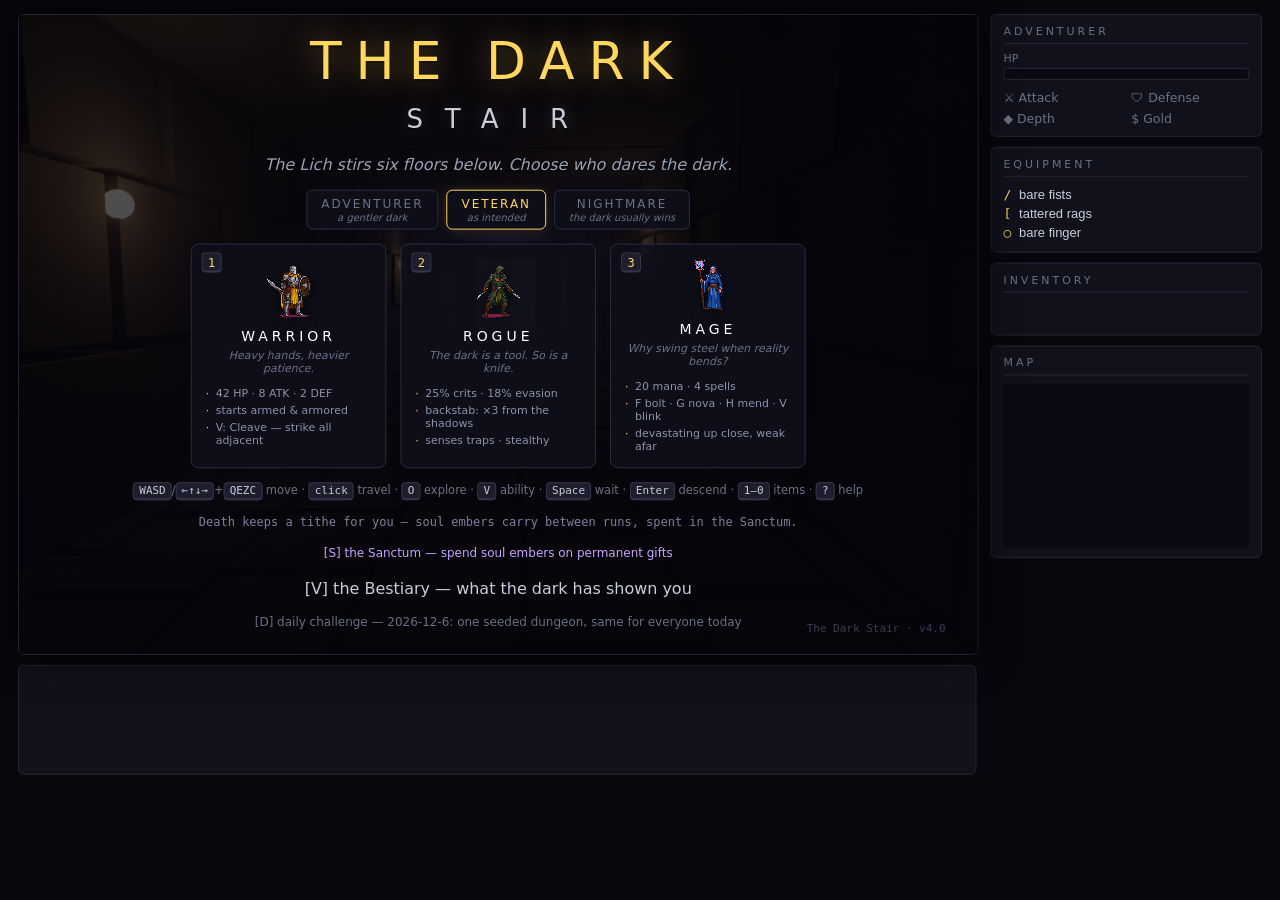
==== web/index.html @ 13f91b27 "THE BESTIARY: lifetime kill ledger, title-screen catalogue with lore, the unmet stay unknown" ====
<!DOCTYPE html>
<html lang="en">
<head>
<meta charset="UTF-8">
<meta name="viewport" content="width=device-width, initial-scale=1.0">
<meta name="robots" content="index, follow">
<title>The Dark Stair — Free Browser Roguelike Dungeon Crawler</title>
<meta name="description" content="The Dark Stair is a free browser roguelike: descend six floors of a procedurally generated dungeon as warrior, rogue, or mage and face the Lich. No download, no signup — play instantly. Daily challenge included.">
<link rel="canonical" href="https://thedarkstair.com/">
<meta property="og:type" content="website">
<meta property="og:site_name" content="GuruCloudAI">
<meta property="og:title" content="The Dark Stair — Free Browser Roguelike">
<meta property="og:description" content="Descend six floors of procedurally generated dungeon and face the Lich. Warrior, rogue, or mage — play free in your browser, no download or signup.">
<meta property="og:url" content="https://thedarkstair.com/">
<meta property="og:image" content="https://thedarkstair.com/title-bg.jpg">
<meta property="og:image:width" content="1280">
<meta property="og:image:height" content="853">
<meta name="twitter:card" content="summary_large_image">
<meta name="twitter:title" content="The Dark Stair — Free Browser Roguelike">
<meta name="twitter:description" content="Descend six floors of procedurally generated dungeon and face the Lich. Play free in your browser — no download, no signup.">
<meta name="twitter:image" content="https://thedarkstair.com/title-bg.jpg">
<script type="application/ld+json">
{
  "@context": "https://schema.org",
  "@type": "VideoGame",
  "name": "The Dark Stair",
  "url": "https://thedarkstair.com/",
  "image": "https://thedarkstair.com/title-bg.jpg",
  "description": "A free browser roguelike dungeon crawler. Descend six procedurally generated floors as warrior, rogue, or mage, collect boons and gear, and face the Lich. Includes three difficulties and a seeded daily challenge.",
  "genre": ["Roguelike", "Dungeon crawler"],
  "playMode": "SinglePlayer",
  "applicationCategory": "Game",
  "gamePlatform": "Web Browser",
  "operatingSystem": "Any",
  "offers": {"@type": "Offer", "price": "0", "priceCurrency": "USD"},
  "publisher": {"@type": "Organization", "name": "GuruCloudAI", "url": "https://www.gurucloudai.com"}
}
</script>
<link rel="icon" href="data:image/svg+xml,%3Csvg xmlns='http://www.w3.org/2000/svg' viewBox='0 0 16 16'%3E%3Crect width='16' height='16' fill='%2307070d'/%3E%3Ctext x='8' y='12' font-size='12' text-anchor='middle' fill='%23ffd75e' font-family='monospace'%3E@%3C/text%3E%3C/svg%3E">
<link rel="stylesheet" href="style.css">
</head>
<body>
<div id="wrap">
  <div id="main">
    <div id="canvas-holder">
      <canvas id="canvas"></canvas>
      <div id="vignette"></div>
      <div id="hurt-flash"></div>
      <!-- dynamic virtual joystick: appears under the left thumb (touch only) -->
      <div id="joy-base" class="hidden"><div id="joy-knob"></div></div>

      <div id="title-screen" class="overlay">
        <canvas id="title-fx"></canvas>
        <div class="title-inner">
          <h1>THE DARK<span>STAIR</span></h1>
          <p class="tagline">The Lich stirs six floors below. Choose who dares the dark.</p>
          <div id="diff-row">
            <button class="diff-chip" data-diff="story">ADVENTURER<span>a gentler dark</span></button>
            <button class="diff-chip selected" data-diff="standard">VETERAN<span>as intended</span></button>
            <button class="diff-chip" data-diff="nightmare">NIGHTMARE<span>the dark usually wins</span></button>
          </div>
          <div id="class-row">
            <button class="class-card" data-class="warrior">
              <div class="cc-key">1</div>
              <div class="cc-glyph"><img src="sprites/player_warrior.png" alt="" class="cc-sprite"></div>
              <div class="cc-name">WARRIOR</div>
              <div class="cc-blurb">Heavy hands, heavier patience.</div>
              <ul><li>42 HP · 8 ATK · 2 DEF</li><li>starts armed &amp; armored</li><li>V: Cleave — strike all adjacent</li></ul>
            </button>
            <button class="class-card" data-class="rogue">
              <div class="cc-key">2</div>
              <div class="cc-glyph"><img src="sprites/player_rogue.png" alt="" class="cc-sprite"></div>
              <div class="cc-name">ROGUE</div>
              <div class="cc-blurb">The dark is a tool. So is a knife.</div>
              <ul><li>25% crits · 18% evasion</li><li>backstab: ×3 from the shadows</li><li>senses traps · stealthy</li></ul>
            </button>
            <button class="class-card" data-class="mage">
              <div class="cc-key">3</div>
              <div class="cc-glyph"><img src="sprites/player_mage.png" alt="" class="cc-sprite"></div>
              <div class="cc-name">MAGE</div>
              <div class="cc-blurb">Why swing steel when reality bends?</div>
              <ul><li>20 mana · 4 spells</li><li>F bolt · G nova · H mend · V blink</li><li>devastating up close, weak afar</li></ul>
            </button>
          </div>
          <div class="controls-line">
            <kbd>WASD</kbd>/<kbd>←↑↓→</kbd>+<kbd>QEZC</kbd> move · <kbd>click</kbd> travel · <kbd>O</kbd> explore · <kbd>V</kbd> ability · <kbd>Space</kbd> wait · <kbd>Enter</kbd> descend · <kbd>1–0</kbd> items · <kbd>?</kbd> help
          </div>
          <p id="continue-line" class="hidden">[C] continue your run</p>
          <p class="ember-hint">Death keeps a tithe for you — soul embers carry between runs, spent in the Sanctum.</p>
          <p id="sanctum-line">[S] the Sanctum — spend soul embers on permanent gifts</p>
          <p id="bestiary-line">[V] the Bestiary — what the dark has shown you</p>
          <p id="daily-line">[D] daily challenge — one seeded dungeon, same for everyone today</p>
          <p id="best-line"></p>
          <div id="version-tag">The Dark Stair · v4.0</div>
        </div>
      </div>

      <div id="death-screen" class="overlay hidden">
        <h1 class="red">YOU HAVE FALLEN</h1>
        <p id="death-cause"></p>
        <div id="death-stats" class="end-stats"></div>
        <p id="death-tip" style="max-width:420px;margin:10px auto 0;color:#9aa0b8;font-style:italic;font-size:13px;line-height:1.5;"></p>
        <button class="pause-btn" id="btn-share-death" style="margin-top:10px">Copy your epitaph</button>
        <button class="pause-btn" id="btn-rise" style="margin-top:4px">Rise again</button>
        <p class="press">— press R to rise again —</p>
      </div>

      <div id="cutscene" class="overlay hidden">
        <div id="cut-image"></div>
        <div id="cut-text"></div>
        <p class="press" id="cut-hint">— press any key —</p>
      </div>

      <div id="boon-screen" class="overlay hidden">
        <h1 class="gold" style="font-size:24px;letter-spacing:6px">THE DARK OFFERS GIFTS</h1>
        <p class="tagline">Choose one. It will not offer twice.</p>
        <div id="boon-row"></div>
      </div>

      <div id="sanctum-screen" class="overlay hidden">
        <button class="pause-btn small" style="position:absolute;top:10px;right:12px;z-index:11" onclick="toggleSanctum(false)">✕ close</button>
        <h1 class="gold" style="font-size:26px;letter-spacing:6px">THE SANCTUM</h1>
        <p class="tagline">Soul embers survive your deaths. Spend them: <b id="ember-count" style="color:var(--gold)"></b> ◈</p>
        <div id="sanctum-list"></div>
        <p class="press">— press S or Esc to return —</p>
      </div>

      <div id="bestiary-screen" class="overlay hidden">
        <button class="pause-btn small" style="position:absolute;top:10px;right:12px;z-index:11" onclick="toggleBestiary(false)">✕ close</button>
        <h1 class="gold" style="font-size:26px;letter-spacing:6px">THE BESTIARY</h1>
        <p class="tagline">Every horror the dark has shown you — <b id="bestiary-count" style="color:var(--gold)"></b> catalogued</p>
        <div id="bestiary-list"></div>
        <p class="press">— press V or Esc to return —</p>
      </div>

      <div id="help-screen" class="overlay hidden">
        <h1 class="gold" style="font-size:26px;letter-spacing:6px">HOW THE DARK WORKS</h1>
        <div id="help-body" style="max-width:640px;text-align:left;font-size:13px;line-height:1.65;color:var(--text);max-height:62vh;overflow-y:auto;padding:0 18px;">
          <p><b style="color:var(--gold)">Fighting.</b> Walk into a foe to strike it. WASD/arrows move, QEZC step diagonally — but you can never squeeze through a sealed corner. The faint ring marks the 8 tiles you can reach; a <span style="color:#ff7e7e">red-outlined tile</span> holds a foe in arm's reach.</p>
          <p><b style="color:var(--gold)">The floor never lies.</b> Every big hit is painted a turn early: <span style="color:#ff8c1e">orange plus-marks</span> — a shell lands there; <span style="color:#ff9a82">a hot lane</span> — a charger gallops down it (sidestep and it lies dazed); <span style="color:#c77dff">violet line</span> — the Lich's beam; <span style="color:#ff5252">red square</span> — a crushing blow. Stand anywhere else.</p>
          <p><b style="color:var(--gold)">Eyes and shots.</b> What watches you blocks auto-travel — the message names the direction, and pressing O again advances on it. Bolts need a clear line; 'no clear shot' means move first. Sleeping foes show a <b>z</b>; one that just spotted you shows <b style="color:var(--gold)">?</b> and loses that turn.</p>
          <p id="help-class-block"></p>
          <p><b style="color:var(--gold)">Keys & vaults.</b> The floor's elite carries a key; the golden chest is its lock. Keys crumble when you descend — spend them where you find them. The <span style="color:var(--red)">red stair</span> plunges PAST the next floor: richer spoils, but the dark rules where you land.</p>
          <p><b style="color:var(--gold)">The clock.</b> Linger too long and the dark stirs, then hunts — something is sent for you. Gold, gear (press an item's number to use or wear it; mid-fight it asks twice), boons each floor, and soul embers on death for permanent Sanctum gifts.</p>
        </div>
        <button class="pause-btn small" id="btn-help-close" style="margin-top:6px">✕ close</button>
        <p class="press">— press ? or Esc to return —</p>
      </div>

      <div id="pause-screen" class="overlay hidden">
        <h1 class="gold" style="font-size:30px;letter-spacing:8px">PAUSED</h1>
        <div id="pause-options">
          <div class="opt-row"><span>Music</span><input type="range" id="opt-music" min="0" max="100" step="5"></div>
          <div class="opt-row"><span>Sound effects</span><input type="range" id="opt-sfx" min="0" max="100" step="5"></div>
          <div class="opt-row"><span>Screen shake</span><label class="opt-check"><input type="checkbox" id="opt-shake"> on</label></div>
          <div class="opt-row"><span>Fullscreen</span><button class="pause-btn small" id="btn-fullscreen">toggle (F11)</button></div>
        </div>
        <div id="pause-actions">
          <button class="pause-btn" id="btn-resume">Resume (Esc)</button>
          <button class="pause-btn warn" id="btn-abandon">Abandon run</button>
          <button class="pause-btn warn hidden" id="btn-quit">Quit to desktop</button>
        </div>
      </div>

      <div id="win-screen" class="overlay hidden">
        <h1 class="gold">THE LICH IS DESTROYED</h1>
        <p>Light returns to the depths. Your legend is written in fire.</p>
        <div id="win-stats" class="end-stats"></div>
        <button class="pause-btn" id="btn-share-win" style="margin-top:10px">Copy your legend</button>
        <button class="pause-btn" id="btn-again" style="margin-top:4px">Descend again</button>
        <p class="press">— press R to play again —</p>
      </div>
    </div>
    <div id="touch-bar" class="hidden">
      <button id="tb-explore">explore</button>
      <button id="tb-wait">wait</button>
      <button id="tb-descend">descend</button>
      <button id="tb-ability">ability</button>
      <button id="tb-ability2">charge</button>
      <button id="tb-ability3" style="display:none">bulwark</button>
      <button id="tb-potion">potion</button>
      <button id="tb-help">?</button>
    </div>
    <div id="log"></div>
  </div>

  <div id="sidebar">
    <div class="panel" id="hero-panel">
      <div class="panel-title"><span id="hero-name">ADVENTURER</span></div>
      <div class="bar-label"><span>HP</span><span id="hp-text"></span></div>
      <div class="bar"><div id="hp-fill" class="bar-fill hp"></div></div>
      <div id="mana-row">
        <div class="bar-label"><span>MANA</span><span id="mana-text"></span></div>
        <div class="bar"><div id="mana-fill" class="bar-fill mana"></div></div>
      </div>
      <div class="stat-grid">
        <div><span>⚔ Attack</span><b id="atk-text"></b></div>
        <div><span>🛡 Defense</span><b id="def-text"></b></div>
        <div><span>◆ Depth</span><b id="depth-text"></b></div>
        <div><span>$ Gold</span><b id="gold-text"></b></div>
      </div>
      <div id="status-line"></div>
    </div>
    <div class="panel" id="spell-panel">
      <div class="panel-title" id="spell-title">ABILITIES</div>
      <div id="spell-list"></div>
      <div id="owned-boons"></div>
    </div>
    <div class="panel">
      <div class="panel-title">EQUIPMENT</div>
      <div class="equip-line">/ <span id="weapon-text">bare fists</span></div>
      <div class="equip-line">[ <span id="armor-text">tattered rags</span></div>
      <div class="equip-line">○ <span id="ring-text">bare finger</span></div>
    </div>
    <div class="panel" id="inv-panel">
      <div class="panel-title">INVENTORY <span id="inv-count"></span></div>
      <div id="inv-list"></div>
    </div>
    <div class="panel" id="map-panel">
      <div class="panel-title">MAP</div>
      <canvas id="minimap" width="240" height="160"></canvas>
    </div>
  </div>
</div>
<script src="js/core.js"></script>
<script src="js/data.js"></script>
<script src="js/dungeon.js"></script>
<script src="js/render.js"></script>
<script src="js/game.js"></script>
</body>
</html>
---- web/style.css ----
* { margin: 0; padding: 0; box-sizing: border-box; }

:root {
  --bg: #07070d;
  --panel: #11111c;
  --panel-border: #262638;
  --text: #c8cdda;
  --dim: #6a7188;
  --gold: #ffd75e;
  --red: #e35d6a;
  --green: #7ee0a3;
  --blue: #9ecbff;
  --purple: #c7a4ff;
}

html, body {
  height: 100%;
  background: var(--bg);
  color: var(--text);
  font-family: "Segoe UI", system-ui, sans-serif;
  overflow: hidden;
}

#wrap {
  display: flex;
  gap: 12px;
  justify-content: center;
  align-items: flex-start;
  padding: 14px;
  height: 100%;
  transform-origin: top center;
}

#main { display: flex; flex-direction: column; gap: 10px; }

#canvas-holder {
  position: relative;
  border: 1px solid var(--panel-border);
  border-radius: 6px;
  overflow: hidden;
  box-shadow: 0 0 40px rgba(0,0,0,.8), inset 0 0 80px rgba(0,0,0,.5);
  background: #0a0a12;
  line-height: 0;
}

#canvas { display: block; cursor: crosshair; }

#vignette {
  position: absolute; inset: 0; pointer-events: none;
  background: radial-gradient(ellipse at center, transparent 55%, rgba(0,0,0,.55) 100%);
}

#hurt-flash {
  position: absolute; inset: 0; pointer-events: none;
  background: radial-gradient(ellipse at center, transparent 40%, rgba(200,30,30,.45) 100%);
  opacity: 0;
  transition: opacity .08s;
}

/* ---------- overlays ---------- */
.overlay {
  position: absolute; inset: 0;
  display: flex; flex-direction: column;
  align-items: center; justify-content: center;
  gap: 18px;
  background: rgba(5,5,10,.88);
  text-align: center;
  z-index: 10;
  padding: 20px;
  line-height: 1.45;
}
.overlay.hidden { display: none; }

#title-screen { background: #07070d; }
#title-fx { position: absolute; inset: 0; width: 100%; height: 100%; }
#title-screen.has-art {
  background-size: cover;
  background-position: center;
}
.title-inner {
  position: relative; z-index: 2;
  display: flex; flex-direction: column; align-items: center; gap: 14px;
  width: 100%;
}

.overlay h1 {
  font-size: 52px;
  letter-spacing: 14px;
  font-weight: 300;
  color: var(--gold);
  text-shadow: 0 0 30px rgba(255,215,94,.45), 0 2px 0 #000;
}
.overlay h1 span { display: block; font-size: 26px; letter-spacing: 22px; color: var(--text); margin-top: 2px; text-shadow: 0 0 20px rgba(200,205,218,.3), 0 2px 0 #000; }
.overlay h1.red { color: var(--red); text-shadow: 0 0 30px rgba(227,93,106,.4); }
.overlay h1.gold { font-size: 38px; letter-spacing: 6px; }

.tagline { color: #9aa2b8; font-style: italic; text-shadow: 0 1px 2px #000; }

/* ---------- difficulty chips ---------- */
#diff-row { display: flex; gap: 8px; }
.diff-chip {
  background: rgba(15,15,26,.92);
  border: 1px solid #2c2c44;
  border-radius: 6px;
  padding: 6px 14px;
  color: var(--dim);
  cursor: pointer;
  font-family: inherit;
  font-size: 12px;
  letter-spacing: 2px;
  transition: border-color .12s, color .12s;
}
.diff-chip span { display: block; font-size: 10px; letter-spacing: 0; color: var(--dim); font-style: italic; margin-top: 1px; }
.diff-chip:hover { border-color: #4a4a6a; color: var(--text); }
.diff-chip.selected { border-color: var(--gold); color: var(--gold); box-shadow: 0 0 12px rgba(255,215,94,.15); }
.diff-chip.selected[data-diff="story"] { border-color: var(--green); color: var(--green); box-shadow: 0 0 12px rgba(126,224,163,.15); }
.diff-chip.selected[data-diff="nightmare"] { border-color: var(--red); color: var(--red); box-shadow: 0 0 12px rgba(227,93,106,.18); }

/* ---------- class cards ---------- */
#class-row { display: flex; gap: 14px; }
.class-card {
  width: 196px;
  background: rgba(15,15,26,.92);
  border: 1px solid #2c2c44;
  border-radius: 8px;
  padding: 14px 12px 12px;
  color: var(--text);
  cursor: pointer;
  text-align: center;
  position: relative;
  transition: transform .12s, border-color .12s, box-shadow .12s;
  font-family: inherit;
}
.class-card:hover {
  transform: translateY(-4px);
  border-color: var(--gold);
  box-shadow: 0 6px 24px rgba(0,0,0,.6), 0 0 18px rgba(255,215,94,.12);
}
.cc-key {
  position: absolute; top: 8px; left: 10px;
  background: #1d1d2c; border: 1px solid #34344a; border-bottom-width: 2px;
  border-radius: 4px; width: 20px; height: 20px; line-height: 18px;
  font-family: Consolas, monospace; font-size: 12px; color: var(--gold);
}
.cc-glyph { font-family: Consolas, monospace; font-size: 30px; font-weight: bold; text-shadow: 0 0 14px currentColor; }
.cc-name { letter-spacing: 4px; font-size: 14px; margin-top: 4px; color: #fff; }
.cc-blurb { font-size: 11px; color: var(--dim); font-style: italic; margin: 5px 0 8px; min-height: 28px; }
.class-card ul { list-style: none; font-size: 11px; color: #8b93ab; text-align: left; }
.class-card li { padding: 2px 0 2px 12px; position: relative; }
.class-card li::before { content: '·'; position: absolute; left: 2px; color: var(--gold); }

.controls-line { font-size: 11.5px; color: var(--dim); }
kbd {
  background: #1d1d2c; border: 1px solid #34344a; border-bottom-width: 2px;
  border-radius: 4px; padding: 1px 5px;
  font-family: Consolas, monospace; font-size: 11px; color: var(--text);
}

.press { color: var(--gold); font-size: 14px; animation: pulse 1.6s ease-in-out infinite; }
@keyframes pulse { 50% { opacity: .35; } }

#best-line { color: var(--dim); font-size: 12px; text-shadow: 0 1px 2px #000; }
#daily-line {
  color: var(--dim); font-size: 12px; text-shadow: 0 1px 2px #000;
  cursor: default;
}
#daily-line.armed { color: var(--gold); animation: pulse 1.6s ease-in-out infinite; }
#continue-line { color: var(--green); font-size: 13px; animation: pulse 1.6s ease-in-out infinite; }
#continue-line.hidden { display: none; }
#version-tag { position: absolute; right: 12px; bottom: 8px; color: #3c3c52; font-size: 11px; font-family: Consolas, monospace; }

/* ---------- cutscenes ---------- */
#cutscene { background: #000; z-index: 20; justify-content: flex-end; padding-bottom: 48px; gap: 14px; }
#cut-image {
  position: absolute; inset: 0;
  background-size: cover; background-position: center;
  opacity: 0;
  transition: opacity 1.4s ease;
  /* letterbox bars */
  border-top: 64px solid #000; border-bottom: 64px solid #000;
  box-sizing: border-box;
  filter: saturate(0.9) brightness(0.92);
}
#cutscene.lit #cut-image { opacity: 1; }
#cut-text {
  position: relative; z-index: 2;
  max-width: 700px; min-height: 54px;
  font-family: Georgia, serif; font-size: 19px; font-style: italic;
  color: #cdd2e0; text-shadow: 0 2px 8px #000, 0 0 24px rgba(0,0,0,.9);
  line-height: 1.6;
}
#cut-text .lich-line { color: #c7a4ff; }
#cut-hint { position: relative; z-index: 2; font-size: 12px; }

#log .m-lich { color: #c7a4ff; font-style: italic; }

/* ---------- boons & sanctum ---------- */
#boon-row { display: flex; gap: 14px; }
.boon-card {
  width: 200px; min-height: 150px;
  background: rgba(15,15,26,.95);
  border: 1px solid #2c2c44; border-radius: 8px;
  padding: 14px 12px; color: var(--text); cursor: pointer;
  text-align: center; font-family: inherit;
  transition: transform .12s, border-color .12s, box-shadow .12s;
  position: relative;
}
.boon-card:hover { transform: translateY(-4px); border-color: var(--gold); box-shadow: 0 6px 24px rgba(0,0,0,.6); }
.boon-card .b-key { position: absolute; top: 8px; left: 10px; font-family: Consolas, monospace; font-size: 11px; color: var(--dim); }
.boon-card .b-rarity { font-size: 10px; letter-spacing: 3px; margin-bottom: 6px; }
.boon-card .b-rarity.common { color: var(--dim); }
.boon-card .b-rarity.rare { color: var(--blue); }
.boon-card .b-rarity.legendary { color: var(--gold); }
.boon-card .b-name { font-size: 15px; color: #fff; letter-spacing: 1px; margin-bottom: 8px; }
.boon-card .b-desc { font-size: 12px; color: #9aa2b8; line-height: 1.5; }

#sanctum-list { display: flex; flex-direction: column; gap: 8px; min-width: 460px; }
.sanctum-item {
  display: flex; align-items: center; gap: 14px;
  background: rgba(15,15,26,.95); border: 1px solid #2c2c44; border-radius: 6px;
  padding: 10px 14px; color: var(--text); cursor: pointer; font-family: inherit;
  text-align: left; transition: border-color .12s;
}
.sanctum-item:hover { border-color: var(--gold); }
.sanctum-item.owned { opacity: .55; cursor: default; border-color: #2c4434; }
.sanctum-item.locked { opacity: .35; cursor: default; }
.sanctum-item.locked:hover { border-color: var(--panel-border); }
.sanctum-item .s-name { font-size: 14px; color: #fff; }
.sanctum-item .s-desc { font-size: 12px; color: var(--dim); }
.sanctum-item .s-cost { margin-left: auto; color: var(--gold); font-family: Consolas, monospace; white-space: nowrap; }
#sanctum-line { color: var(--purple); font-size: 12px; }

/* ---------- pause menu ---------- */
#pause-options { display: flex; flex-direction: column; gap: 10px; min-width: 320px; }
.opt-row {
  display: flex; justify-content: space-between; align-items: center; gap: 18px;
  font-size: 13px; color: var(--text);
}
.opt-row input[type=range] { width: 160px; accent-color: #ffd75e; }
.opt-check { color: var(--dim); font-size: 12px; }
.opt-check input { accent-color: #ffd75e; margin-right: 4px; }
#pause-actions { display: flex; flex-direction: column; gap: 8px; min-width: 320px; margin-top: 6px; }
.pause-btn {
  background: #181826; border: 1px solid #34344e; border-radius: 6px;
  color: var(--text); padding: 9px 16px; font-family: inherit; font-size: 13px;
  letter-spacing: 1px; cursor: pointer; transition: border-color .12s, background .12s;
}
.pause-btn:hover { border-color: var(--gold); background: #20202f; }
.pause-btn.warn:hover { border-color: var(--red); }
.pause-btn.small { padding: 3px 12px; font-size: 12px; min-width: 0; }
.pause-btn.hidden { display: none; }

.end-stats {
  display: grid; grid-template-columns: auto auto;
  gap: 6px 24px; font-size: 15px; text-align: left;
}
.end-stats b { color: var(--gold); }
#death-cause { color: var(--dim); font-style: italic; }

/* ---------- log ---------- */
#log {
  width: 960px;
  height: 110px;
  overflow-y: auto;
  background: var(--panel);
  border: 1px solid var(--panel-border);
  border-radius: 6px;
  padding: 8px 12px;
  font-family: Consolas, "Cascadia Mono", monospace;
  font-size: 12.5px;
  line-height: 1.55;
}
#log .m-dim { color: var(--dim); }
#log .m-combat { color: #e8b4ba; }
#log .m-good { color: var(--green); }
#log .m-gold { color: var(--gold); }
#log .m-bad { color: var(--red); }
#log .m-magic { color: var(--blue); }
#log::-webkit-scrollbar { width: 8px; }
#log::-webkit-scrollbar-thumb { background: #2c2c40; border-radius: 4px; }

/* ---------- sidebar ---------- */
#sidebar {
  width: 272px;
  display: flex; flex-direction: column; gap: 10px;
}

.panel {
  background: var(--panel);
  border: 1px solid var(--panel-border);
  border-radius: 6px;
  padding: 10px 12px;
}
.panel-title {
  font-size: 11px; letter-spacing: 3px; color: var(--dim);
  margin-bottom: 8px;
  border-bottom: 1px solid var(--panel-border);
  padding-bottom: 5px;
}

.bar-label {
  display: flex; justify-content: space-between;
  font-size: 11px; color: var(--dim); margin: 6px 0 3px;
}
.bar-label b { color: var(--text); }
.bar {
  height: 12px; background: #0a0a12;
  border: 1px solid var(--panel-border); border-radius: 3px;
  overflow: hidden;
}
.bar-fill { height: 100%; width: 0; transition: width .25s ease; }
.bar-fill.hp { background: linear-gradient(180deg, #e35d6a, #a33240); }
.bar-fill.xp { background: linear-gradient(180deg, #9ecbff, #4a7ab8); }
.bar-fill.mana { background: linear-gradient(180deg, #c7a4ff, #7a55c4); }
#mana-row { display: none; }

.stat-grid {
  display: grid; grid-template-columns: 1fr 1fr;
  gap: 6px 10px; margin-top: 10px;
  font-size: 12.5px; color: var(--dim);
}
.stat-grid > div { display: flex; justify-content: space-between; gap: 6px; white-space: nowrap; }
.stat-grid b { color: var(--text); }

#status-line { margin-top: 8px; font-size: 12px; min-height: 0; }
#status-line .st-poison { color: var(--green); }
#status-line:empty { display: none; }

/* ---------- spellbook ---------- */
#spell-panel { display: none; }
.spell-row {
  display: flex; align-items: center; gap: 8px;
  background: #181826; border: 1px solid #262638; border-radius: 4px;
  padding: 4px 8px; font-size: 12.5px; margin-bottom: 3px;
  cursor: pointer; color: var(--text); width: 100%; text-align: left;
  transition: background .1s, border-color .1s;
  font-family: inherit;
}
.spell-row:hover { background: #222236; border-color: #3c3c58; }
.spell-row.cant { opacity: .45; }
.spell-row .hotkey { color: var(--purple); font-family: Consolas, monospace; font-size: 11px; }
.spell-row .cost { margin-left: auto; color: var(--purple); font-size: 11px; }

.equip-line {
  font-family: Consolas, monospace; font-size: 13px;
  color: var(--gold); padding: 2px 0;
}
.equip-line span { color: var(--text); font-family: "Segoe UI", sans-serif; }

#inv-list { display: flex; flex-direction: column; gap: 3px; min-height: 24px; max-height: 168px; overflow-y: auto; padding-right: 2px; }
#inv-list::-webkit-scrollbar { width: 6px; }
#inv-list::-webkit-scrollbar-thumb { background: #2c2c40; border-radius: 3px; }
.inv-item {
  display: flex; align-items: center; gap: 8px;
  background: #181826; border: 1px solid #262638; border-radius: 4px;
  padding: 3px 8px; font-size: 12.5px;
  cursor: pointer; color: var(--text);
  width: 100%; text-align: left;
  transition: background .1s, border-color .1s;
  font-family: inherit;
}
.inv-item:hover { background: #222236; border-color: #3c3c58; }
.inv-item .hotkey { color: var(--dim); font-family: Consolas, monospace; font-size: 11px; }
.inv-item .glyph { font-family: Consolas, monospace; font-weight: bold; width: 12px; }
.inv-item .count { margin-left: auto; color: var(--dim); font-size: 11px; }
.inv-empty { color: var(--dim); font-size: 12px; font-style: italic; padding: 2px; }
#inv-count { float: right; letter-spacing: 0; }

#minimap { display: block; width: 100%; image-rendering: pixelated; background: #0a0a12; border-radius: 3px; }

#owned-boons { display: flex; flex-wrap: wrap; gap: 4px; margin-top: 6px; }
#owned-boons:empty { display: none; }
.boon-chip {
  font-size: 10px; letter-spacing: 1px; color: var(--gold);
  background: #1d1828; border: 1px solid #3a2f4a; border-radius: 3px;
  padding: 2px 6px; cursor: default;
}
.cc-sprite {
  height: 52px; width: auto; max-width: 64px;
  image-rendering: pixelated;
  filter: drop-shadow(0 2px 6px rgba(0,0,0,.6));
}


/* ---------- touch bar (coarse pointers only; JS unhides) ---------- */
#touch-bar {
  display: flex; gap: 8px; justify-content: center; flex-wrap: wrap;
  padding: 6px 4px;
}
#touch-bar.hidden { display: none; }
#touch-bar button {
  background: #16162a; color: var(--text); border: 1px solid var(--panel-border);
  border-radius: 10px; padding: 14px 16px; font: bold 14px Consolas, monospace;
  min-width: 72px; min-height: 48px; touch-action: manipulation;
}
#touch-bar button:active { background: #262648; }

/* ---------- virtual joystick (dynamic: spawns under the left thumb) ---------- */
#joy-base {
  position: absolute; width: 104px; height: 104px; border-radius: 50%;
  background: rgba(110, 116, 150, 0.14);
  border: 1px solid rgba(174, 245, 200, 0.28);
  z-index: 30; pointer-events: none;
  transform: translate(-50%, -50%);
}
#joy-base.hidden { display: none; }
#joy-knob {
  position: absolute; left: 50%; top: 50%; width: 46px; height: 46px;
  border-radius: 50%;
  background: rgba(174, 245, 200, 0.30);
  border: 1px solid rgba(174, 245, 200, 0.55);
  transform: translate(-50%, -50%);
}

/* ---------- small screens: stack, scale, breathe ---------- */
@media (max-width: 760px) {
  #wrap { flex-direction: column; align-items: center; padding: 6px; gap: 8px; height: auto; }
  #main { width: 100%; }
  #canvas-holder { width: 100%; }
  /* !important: render.js pins style.width for DPR crispness on desktop */
  #canvas { width: 100% !important; height: auto !important; image-rendering: pixelated; }
  #sidebar { width: 100%; max-width: none; display: grid; grid-template-columns: 1fr 1fr; gap: 8px; }
  #sidebar > * { min-width: 0; }
  #class-row, #diff-row, #boon-row { flex-wrap: wrap; justify-content: center; }
  #log { max-height: 100px; }
  #sanctum-list { min-width: 0; width: 92vw; }
}


/* ---------- phone overlays: full-viewport, scrollable, top-aligned ---------- */
@media (max-width: 760px) {
  .overlay {
    position: fixed !important; inset: 0 !important;
    height: 100dvh; overflow-y: auto;
    justify-content: flex-start;
    padding: 18px 10px 40px;
    gap: 12px;
  }
  #log { width: 100% !important; max-width: 100vw; box-sizing: border-box; }
  .end-stats { max-width: 96vw; }
}

/* ---------- mobile-ui: the game IS the screen (user feedback 2026-06-11) ----------
   body.mobile-ui is set by game.js on coarse-pointer/narrow devices. The
   canvas wears the whole viewport; everything else floats over it. */
body.mobile-ui { overflow: hidden; }
body.mobile-ui #wrap { padding: 0; gap: 0; }
body.mobile-ui #canvas-holder {
  position: fixed; inset: 0; width: 100vw; height: 100dvh;
  border: none; border-radius: 0; box-shadow: none; z-index: 5;
}
body.mobile-ui #canvas { width: 100vw !important; height: 100dvh !important; }
body.mobile-ui #touch-bar { display: none !important; }
body.mobile-ui #sidebar { display: none; }
body.mobile-ui.drawer-open #sidebar {
  display: grid; grid-template-columns: 1fr 1fr; gap: 8px;
  position: fixed; left: 0; right: 0; bottom: 0; max-height: 72dvh;
  overflow-y: auto; z-index: 40; margin: 0; padding: 10px 10px 16px;
  background: rgba(10, 10, 18, 0.96); border-top: 1px solid var(--panel-border);
}

/* the log rolls by at the bottom and burns away; a tap opens the scroll */
body.mobile-ui #log {
  position: fixed; left: 0; right: 70px; bottom: 0; z-index: 30;
  max-height: 5.4em; overflow: hidden; margin: 0; padding: 4px 8px 6px;
  background: transparent; border: none; pointer-events: auto;
}
body.mobile-ui #log div {
  animation: mlogfade 5s ease-out forwards;
  text-shadow: 0 1px 3px #000, 0 0 8px rgba(0,0,0,.8);
}
body.mobile-ui #log.expanded {
  max-height: 55dvh; overflow-y: auto; right: 0; z-index: 45;
  background: rgba(10, 10, 18, 0.95); border-top: 1px solid var(--panel-border);
}
body.mobile-ui #log.expanded div { animation: none; opacity: 1; }
@keyframes mlogfade { 0%, 55% { opacity: 1; } 100% { opacity: 0; } }

/* floating HUD: sprite-ish round buttons with count badges */
#mhud { display: none; }
body.mobile-ui #mhud {
  display: block; position: fixed; inset: 0; z-index: 20; pointer-events: none;
}
#mhud .mbtn {
  pointer-events: auto; position: relative;
  width: 54px; height: 54px; border-radius: 50%;
  background: rgba(20, 20, 40, 0.78); border: 1px solid var(--panel-border);
  color: var(--text); font: bold 22px Consolas, monospace;
  touch-action: manipulation; box-shadow: 0 2px 8px rgba(0,0,0,.5);
}
#mhud .mbtn.small { width: 44px; height: 44px; font-size: 17px; }
#mhud .mbtn:active { background: rgba(38, 38, 72, 0.9); }
#mhud .mbtn.cant { opacity: 0.38; }
#mhud .mbtn .badge {
  position: absolute; right: -3px; top: -3px; min-width: 19px; height: 19px;
  border-radius: 10px; background: #20203c; border: 1px solid var(--panel-border);
  font: bold 11px Consolas, monospace; line-height: 17px; color: var(--gold);
  padding: 0 4px;
}
#mhud .cluster-right {
  position: absolute; right: 10px; bottom: 96px;
  display: flex; flex-direction: column; gap: 12px; align-items: center;
}
#mhud .cluster-left {
  position: absolute; left: 10px; bottom: 96px;
  display: flex; flex-direction: column; gap: 12px; align-items: center;
}
#mhud .hud-top {
  position: absolute; top: 6px; left: 10px; right: 10px;
  display: flex; align-items: center; gap: 10px; pointer-events: none;
}
#mhud .hud-bars { flex: 1; max-width: 46vw; }
#mhud .hud-bar { height: 9px; border-radius: 5px; background: #1a1a2e; overflow: hidden; margin-bottom: 4px; border: 1px solid rgba(255,255,255,0.08); }
#mhud .hud-bar > div { height: 100%; transition: width .2s; }
#mhud .hud-hp > div { background: linear-gradient(90deg, #b33a4a, #e35d6a); }
#mhud .hud-mana > div { background: linear-gradient(90deg, #3a5ab3, #9ecbff); }
#mhud .hud-chips { font: bold 12px Consolas, monospace; color: var(--text); text-shadow: 0 1px 3px #000; white-space: nowrap; }

/* mobile playtest round 1 (persona: Maya) fixes */
/* keyboard hotkey chips mean nothing to a thumb */
body.mobile-ui .spell-row .hotkey { display: none; }
/* the drawer's two columns clipped stat values — hero panel gets the full row */
body.mobile-ui.drawer-open #sidebar #hero-panel { grid-column: 1 / -1; }
/* the feedback bubble sat on top of the message log — it lives top-right now */
body.mobile-ui #guru-widget-btn {
  bottom: auto !important; left: auto !important;
  top: 30px !important; right: 8px !important;
  width: 42px !important; height: 42px !important;
  opacity: 0.85;
}

/* mobile round 2 (live user whispers): zoom slider, detail cards, landscape */
#mhud #mh-zoom {
  width: 86px; accent-color: #7ee0a3; pointer-events: auto;
  height: 18px; margin-left: auto; opacity: 0.8;
}
#mtip {
  position: absolute; left: 50%; bottom: 32%; transform: translateX(-50%);
  min-width: 220px; max-width: 84vw; z-index: 60; pointer-events: auto;
  background: rgba(12, 12, 22, 0.96); border: 1px solid var(--panel-border);
  border-radius: 12px; padding: 12px 14px;
  box-shadow: 0 6px 24px rgba(0,0,0,.6);
}
#mtip.hidden { display: none; }
#mtip .mtip-name { font: bold 15px Consolas, monospace; color: var(--gold); margin-bottom: 6px; }
#mtip .mtip-desc { font: 13px Consolas, monospace; color: var(--text); line-height: 1.45; }
#mtip .mtip-row { display: flex; gap: 10px; margin-top: 10px; }
#mtip .mtip-row button {
  flex: 1; padding: 10px; border-radius: 8px; font: bold 13px Consolas, monospace;
  background: #1c1c36; color: var(--text); border: 1px solid var(--panel-border);
  touch-action: manipulation;
}
#mtip .mtip-row #mtip-drop { color: #e35d6a; }

/* landscape phones: shorter screen, tuck the clusters lower and log tighter */
@media (orientation: landscape) and (max-height: 500px) {
  body.mobile-ui #mhud .cluster-right { bottom: 14px; flex-direction: row; right: 12px; }
  body.mobile-ui #mhud .cluster-left { bottom: 14px; flex-direction: row; left: 12px; }
  body.mobile-ui #log { max-height: 3.2em; right: 0; left: 230px; bottom: 70px; }
  body.mobile-ui #log.expanded { left: 0; bottom: 0; }
}

/* Maya round 2: the drawer trap, the buried continue, the occluded card */
#mscrim { display: none; }
body.mobile-ui.drawer-open #mscrim {
  display: block; position: fixed; inset: 0; z-index: 39;
  background: rgba(5, 5, 10, 0.35);
}
body.mobile-ui #mtip { z-index: 70; position: fixed; }
#mdrawer-close { display: none; }
body.mobile-ui.drawer-open #mdrawer-close {
  display: block; grid-column: 1 / -1; width: 100%;
  padding: 12px; border-radius: 8px; font: bold 14px Consolas, monospace;
  background: #1c1c36; color: var(--text); border: 1px solid var(--panel-border);
  touch-action: manipulation;
}
body.mobile-ui #continue-line {
  order: -1; display: block;
  background: rgba(126, 224, 163, 0.12); border: 1px solid rgba(126, 224, 163, 0.4);
  border-radius: 10px; padding: 14px 18px; font-weight: bold;
}
body.mobile-ui #continue-line.hidden { display: none; }

/* the ember loop, surfaced before the first death (fresh-eyes: 'would have
   changed how safe I felt experimenting for the entire first session') */
.ember-hint { font: 12px Consolas, monospace; color: #9a91b8; opacity: 0.85; margin: 2px 0; }

/* ---------- the bestiary (endgame menu #1) ---------- */
#bestiary-list {
  display: flex; flex-direction: column; gap: 6px;
  max-height: 58vh; overflow-y: auto; min-width: 420px; max-width: 92vw;
  padding: 4px;
}
.bestiary-row {
  display: flex; align-items: center; gap: 12px; text-align: left;
  background: #14142a; border: 1px solid var(--panel-border); border-radius: 8px;
  padding: 8px 12px;
}
.bestiary-row .b-glyph { font: bold 20px Consolas, monospace; width: 26px; text-align: center; }
.bestiary-row .b-name { font: bold 13px Consolas, monospace; color: var(--text); min-width: 150px; }
.bestiary-row .b-lore { font: 12px Consolas, monospace; color: #9a91b8; flex: 1; line-height: 1.4; }
.bestiary-row .b-kills { font: bold 12px Consolas, monospace; color: var(--gold); white-space: nowrap; }
.bestiary-row.locked { opacity: 0.45; }
.bestiary-row.locked .b-lore { font-style: italic; }
@media (max-width: 760px) { #bestiary-list { min-width: 0; width: 94vw; } .bestiary-row .b-name { min-width: 100px; } }
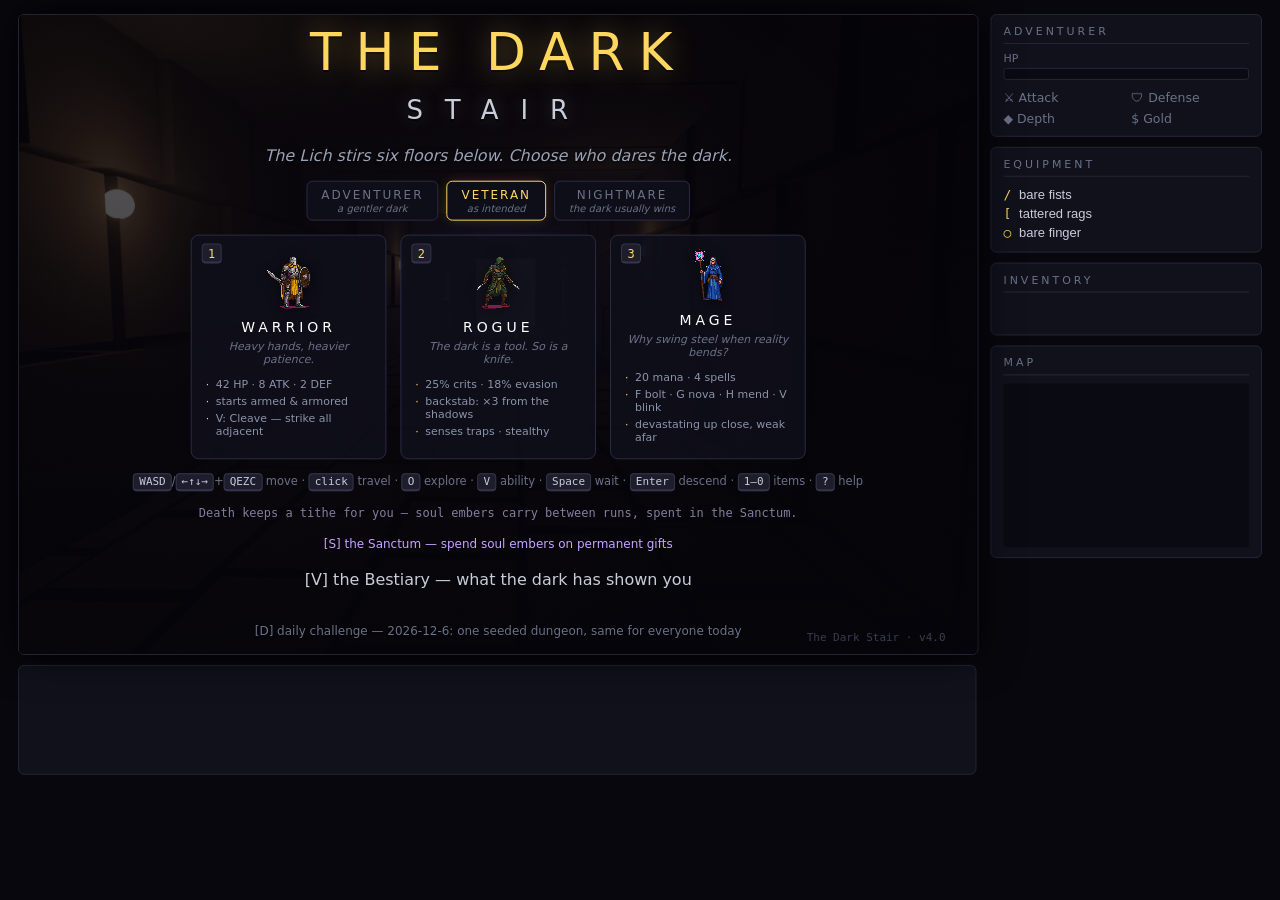
==== commit ef6440dc: "The embers never go dead: Kindle a Torch (pure monument) + Traveler's Cache (one buried scroll per p" ====
--- a/web/index.html
+++ b/web/index.html
@@ -89,6 +89,7 @@
           <p class="ember-hint">Death keeps a tithe for you — soul embers carry between runs, spent in the Sanctum.</p>
           <p id="sanctum-line">[S] the Sanctum — spend soul embers on permanent gifts</p>
           <p id="bestiary-line">[V] the Bestiary — what the dark has shown you</p>
+          <p id="torch-line" class="hidden ember-hint"></p>
           <p id="daily-line">[D] daily challenge — one seeded dungeon, same for everyone today</p>
           <p id="best-line"></p>
           <div id="version-tag">The Dark Stair · v4.0</div>
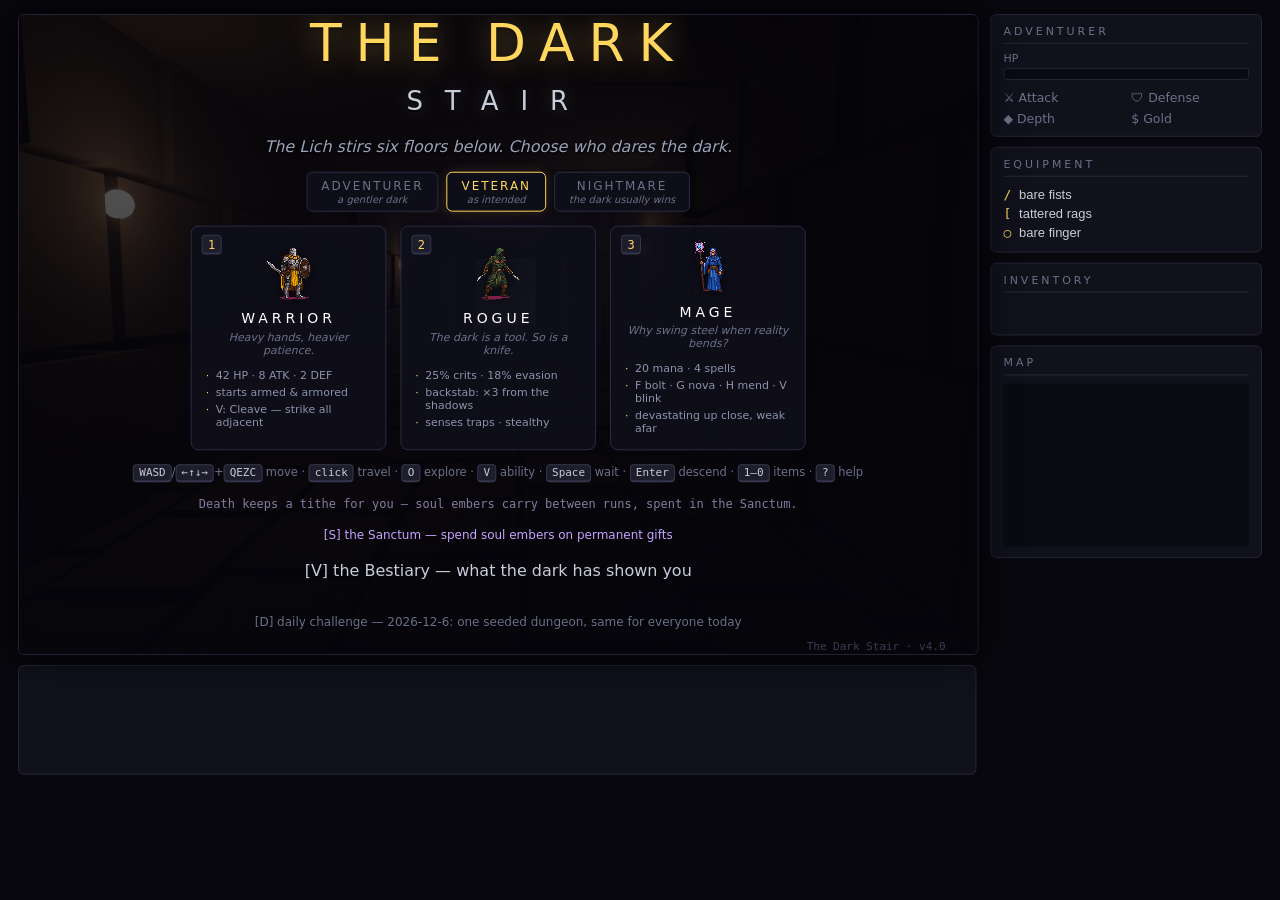
==== commit 150bfb4a: "Restraint is remembered: conduct badges per hero+difficulty, the Darkstrider conduct, conducts taugh" ====
--- a/web/index.html
+++ b/web/index.html
@@ -92,6 +92,7 @@
           <p id="torch-line" class="hidden ember-hint"></p>
           <p id="daily-line">[D] daily challenge — one seeded dungeon, same for everyone today</p>
           <p id="best-line"></p>
+          <p id="conduct-line" class="hidden ember-hint"></p>
           <div id="version-tag">The Dark Stair · v4.0</div>
         </div>
       </div>
@@ -139,6 +140,7 @@
         <div id="help-body" style="max-width:640px;text-align:left;font-size:13px;line-height:1.65;color:var(--text);max-height:62vh;overflow-y:auto;padding:0 18px;">
           <p><b style="color:var(--gold)">Fighting.</b> Walk into a foe to strike it. WASD/arrows move, QEZC step diagonally — but you can never squeeze through a sealed corner. The faint ring marks the 8 tiles you can reach; a <span style="color:#ff7e7e">red-outlined tile</span> holds a foe in arm's reach.</p>
           <p><b style="color:var(--gold)">The floor never lies.</b> Every big hit is painted a turn early: <span style="color:#ff8c1e">orange plus-marks</span> — a shell lands there; <span style="color:#ff9a82">a hot lane</span> — a charger gallops down it (sidestep and it lies dazed); <span style="color:#c77dff">violet line</span> — the Lich's beam; <span style="color:#ff5252">red square</span> — a crushing blow. Stand anywhere else.</p>
+          <p><b style="color:var(--gold)">Conducts.</b> Some restraint is remembered: win without drinking a potion (<i>Abstinent</i>, +150), without buying (<i>No Deal</i>, +100), or after daring the dark stair (<i>Darkstrider</i>, +75) — each win is recorded as a badge on the title screen, per hero and difficulty.</p>
           <p><b style="color:var(--gold)">Eyes and shots.</b> What watches you blocks auto-travel — the message names the direction, and pressing O again advances on it. Bolts need a clear line; 'no clear shot' means move first. Sleeping foes show a <b>z</b>; one that just spotted you shows <b style="color:var(--gold)">?</b> and loses that turn.</p>
           <p id="help-class-block"></p>
           <p><b style="color:var(--gold)">Keys & vaults.</b> The floor's elite carries a key; the golden chest is its lock. Keys crumble when you descend — spend them where you find them. The <span style="color:var(--red)">red stair</span> plunges PAST the next floor: richer spoils, but the dark rules where you land.</p>
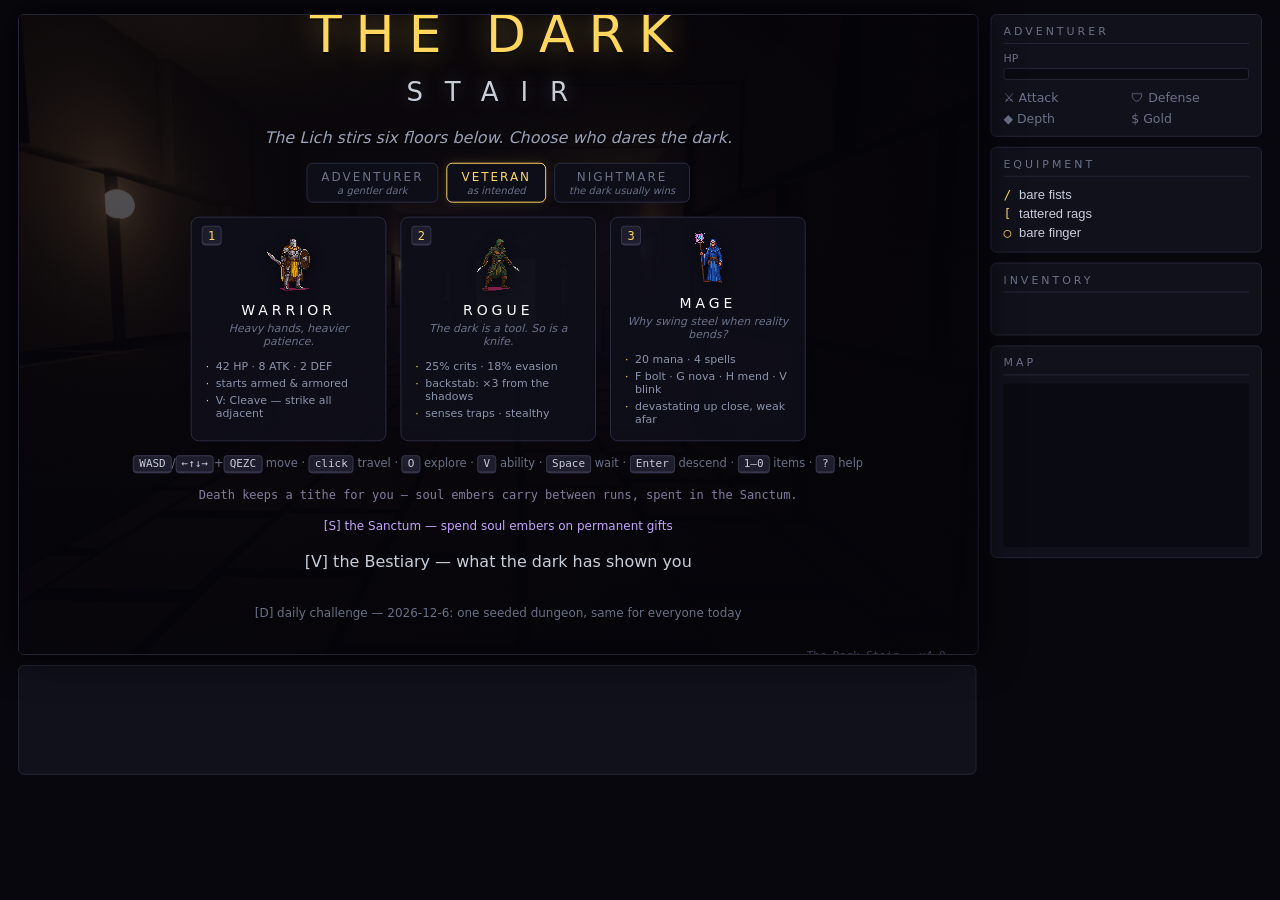
==== commit a0283294: "Win records: the title remembers every hero's finest hour, per difficulty Also: bundle rebuilt from " ====
--- a/web/index.html
+++ b/web/index.html
@@ -93,6 +93,7 @@
           <p id="daily-line">[D] daily challenge — one seeded dungeon, same for everyone today</p>
           <p id="best-line"></p>
           <p id="conduct-line" class="hidden ember-hint"></p>
+          <p id="record-line" class="hidden ember-hint"></p>
           <div id="version-tag">The Dark Stair · v4.0</div>
         </div>
       </div>
--- a/web/style.css
+++ b/web/style.css
@@ -521,13 +521,6 @@
 body.mobile-ui .spell-row .hotkey { display: none; }
 /* the drawer's two columns clipped stat values — hero panel gets the full row */
 body.mobile-ui.drawer-open #sidebar #hero-panel { grid-column: 1 / -1; }
-/* the feedback bubble sat on top of the message log — it lives top-right now */
-body.mobile-ui #guru-widget-btn {
-  bottom: auto !important; left: auto !important;
-  top: 30px !important; right: 8px !important;
-  width: 42px !important; height: 42px !important;
-  opacity: 0.85;
-}
 
 /* mobile round 2 (live user whispers): zoom slider, detail cards, landscape */
 #mhud #mh-zoom {
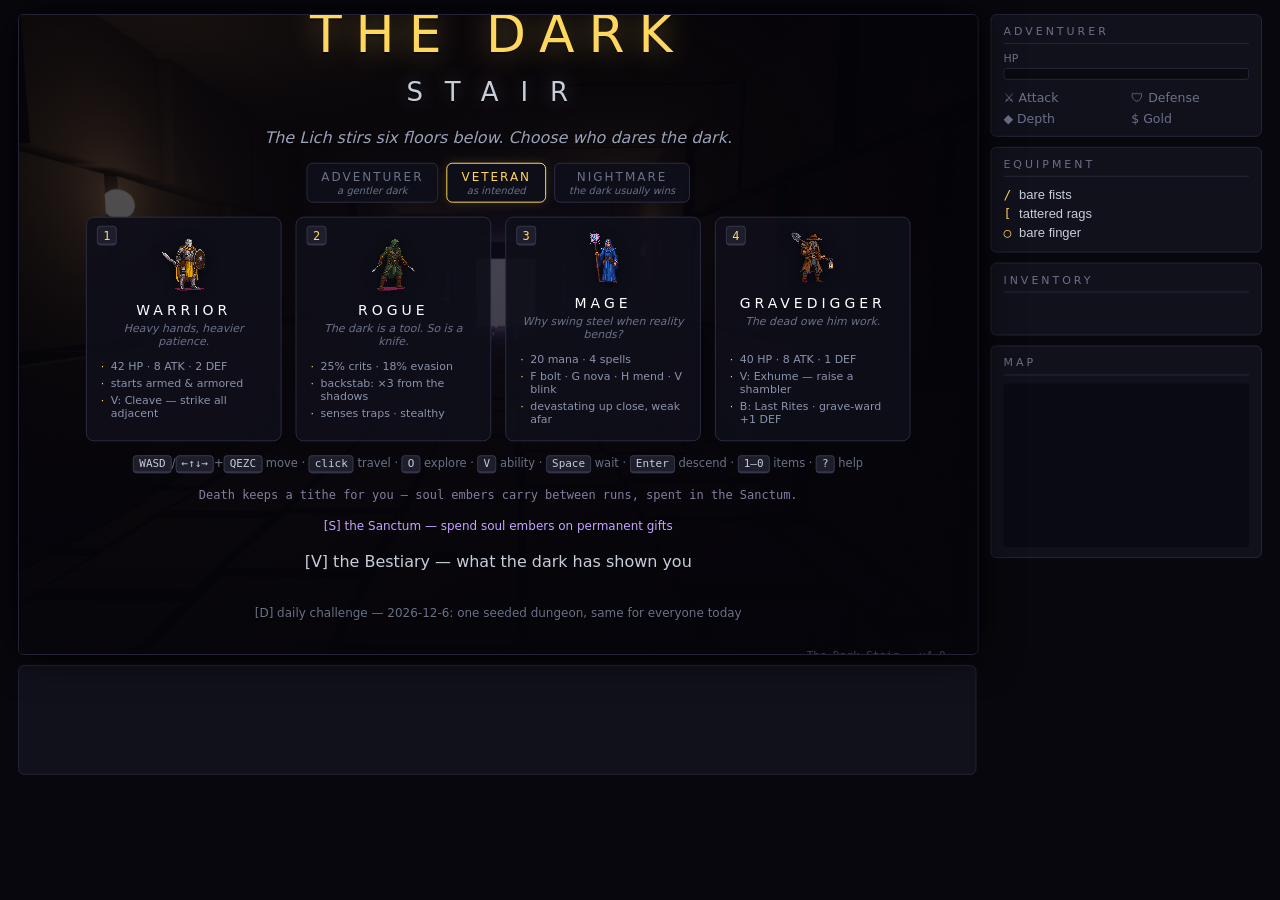
==== commit 817a09ed: "THE GRAVEDIGGER: the dead owe him work Fourth hero: corpse larder, Exhume (shamblers that hunt, tank" ====
--- a/web/index.html
+++ b/web/index.html
@@ -81,6 +81,13 @@
               <div class="cc-blurb">Why swing steel when reality bends?</div>
               <ul><li>20 mana · 4 spells</li><li>F bolt · G nova · H mend · V blink</li><li>devastating up close, weak afar</li></ul>
             </button>
+            <button class="class-card" data-class="gravedigger">
+              <div class="cc-key">4</div>
+              <div class="cc-glyph"><img src="sprites/player_gravedigger.png" alt="" class="cc-sprite"></div>
+              <div class="cc-name">GRAVEDIGGER</div>
+              <div class="cc-blurb">The dead owe him work.</div>
+              <ul><li>40 HP · 8 ATK · 1 DEF</li><li>V: Exhume — raise a shambler</li><li>B: Last Rites · grave-ward +1 DEF</li></ul>
+            </button>
           </div>
           <div class="controls-line">
             <kbd>WASD</kbd>/<kbd>←↑↓→</kbd>+<kbd>QEZC</kbd> move · <kbd>click</kbd> travel · <kbd>O</kbd> explore · <kbd>V</kbd> ability · <kbd>Space</kbd> wait · <kbd>Enter</kbd> descend · <kbd>1–0</kbd> items · <kbd>?</kbd> help
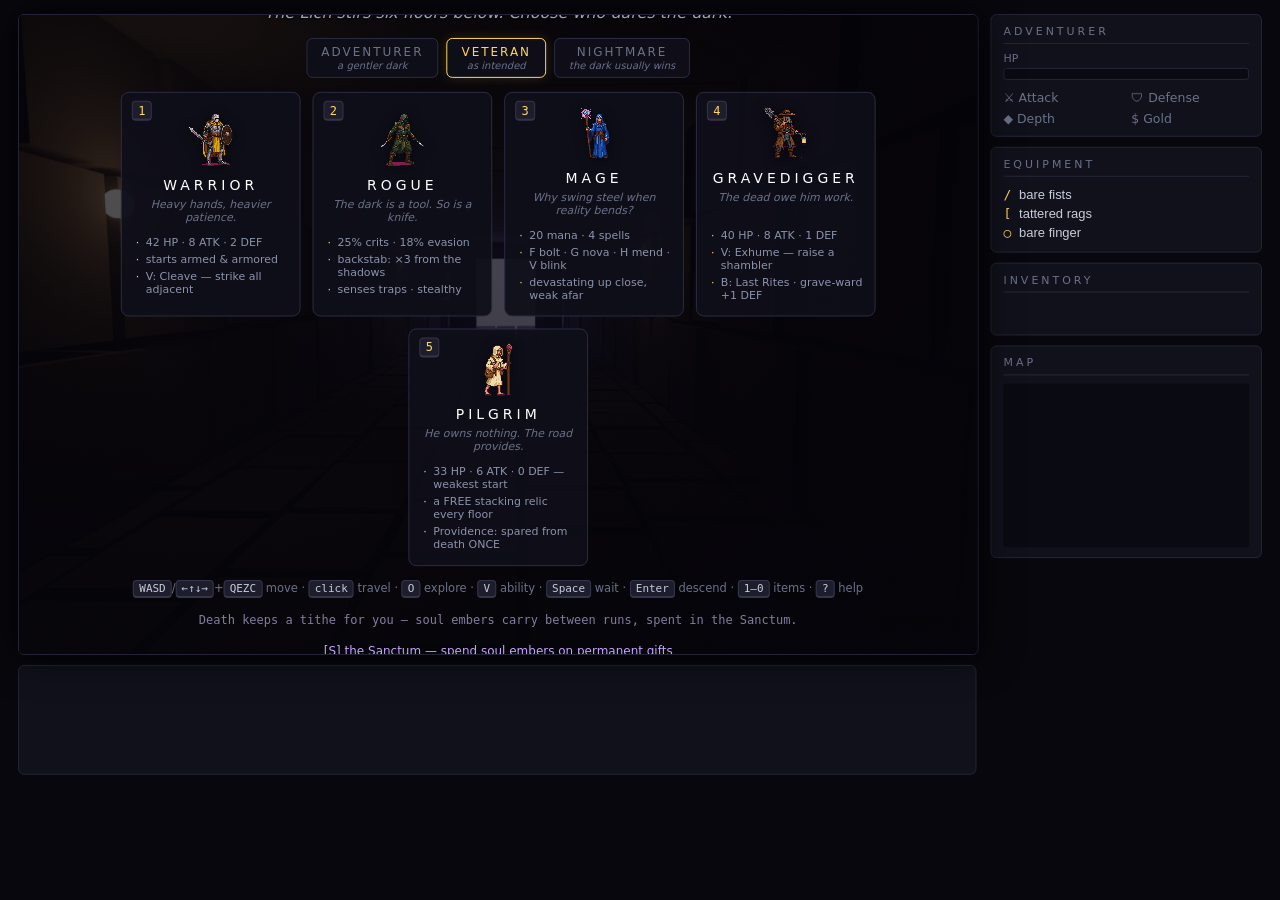
==== commit 96fbedf0: "THE PILGRIM: he owns nothing — the road provides Fifth hero: the weakest start in the game, two free" ====
--- a/web/index.html
+++ b/web/index.html
@@ -88,6 +88,13 @@
               <div class="cc-blurb">The dead owe him work.</div>
               <ul><li>40 HP · 8 ATK · 1 DEF</li><li>V: Exhume — raise a shambler</li><li>B: Last Rites · grave-ward +1 DEF</li></ul>
             </button>
+            <button class="class-card" data-class="pilgrim">
+              <div class="cc-key">5</div>
+              <div class="cc-glyph"><img src="sprites/player_pilgrim.png" alt="" class="cc-sprite"></div>
+              <div class="cc-name">PILGRIM</div>
+              <div class="cc-blurb">He owns nothing. The road provides.</div>
+              <ul><li>33 HP · 6 ATK · 0 DEF — weakest start</li><li>a FREE stacking relic every floor</li><li>Providence: spared from death ONCE</li></ul>
+            </button>
           </div>
           <div class="controls-line">
             <kbd>WASD</kbd>/<kbd>←↑↓→</kbd>+<kbd>QEZC</kbd> move · <kbd>click</kbd> travel · <kbd>O</kbd> explore · <kbd>V</kbd> ability · <kbd>Space</kbd> wait · <kbd>Enter</kbd> descend · <kbd>1–0</kbd> items · <kbd>?</kbd> help
--- a/web/style.css
+++ b/web/style.css
@@ -117,9 +117,9 @@
 .diff-chip.selected[data-diff="nightmare"] { border-color: var(--red); color: var(--red); box-shadow: 0 0 12px rgba(227,93,106,.18); }
 
 /* ---------- class cards ---------- */
-#class-row { display: flex; gap: 14px; }
+#class-row { display: flex; gap: 12px; flex-wrap: wrap; justify-content: center; max-width: 1000px; }
 .class-card {
-  width: 196px;
+  width: 180px;
   background: rgba(15,15,26,.92);
   border: 1px solid #2c2c44;
   border-radius: 8px;
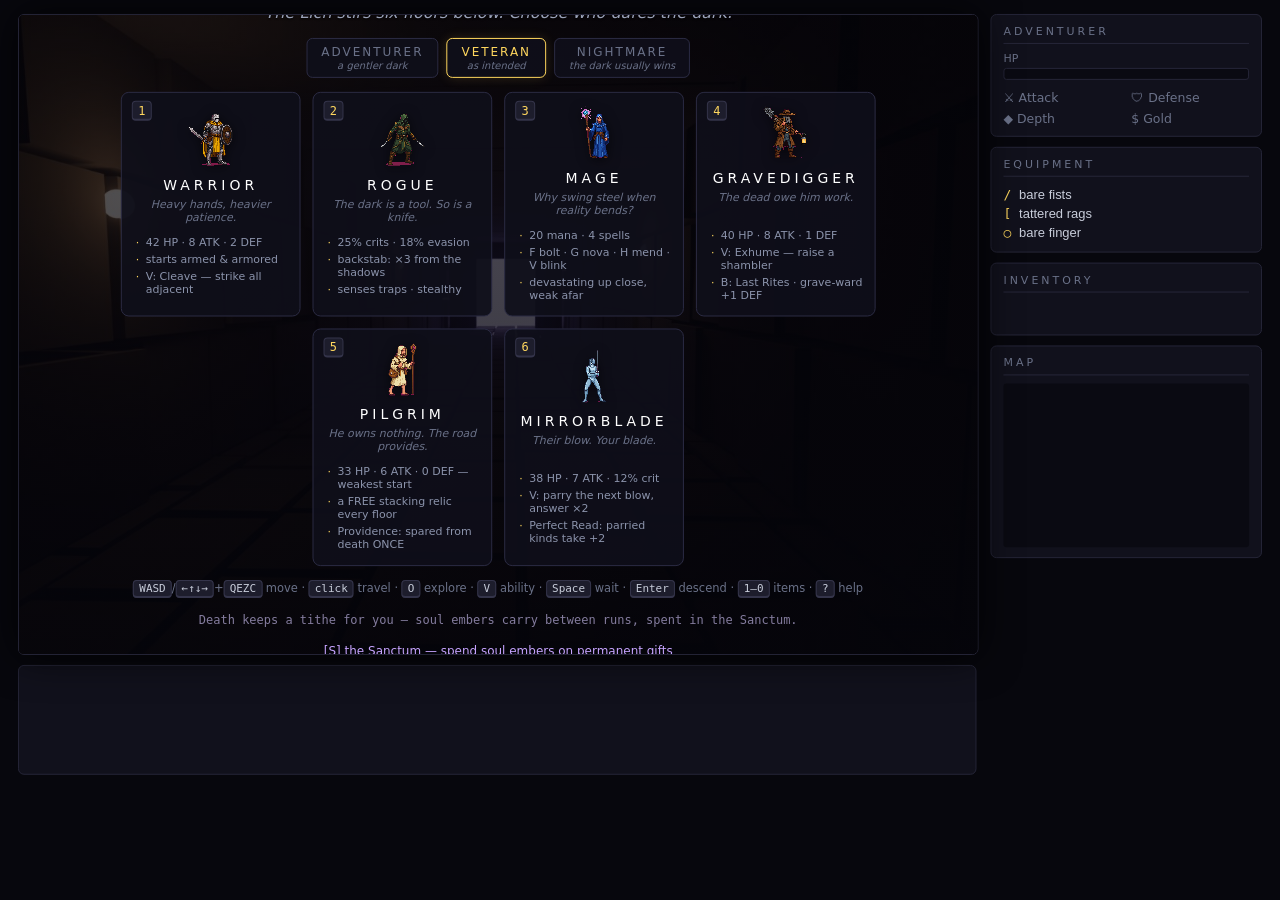
==== commit b1aa731e: "THE MIRRORBLADE: their blow, your blade Sixth hero closes the roster: a parry that turns the next bl" ====
--- a/web/index.html
+++ b/web/index.html
@@ -95,6 +95,13 @@
               <div class="cc-blurb">He owns nothing. The road provides.</div>
               <ul><li>33 HP · 6 ATK · 0 DEF — weakest start</li><li>a FREE stacking relic every floor</li><li>Providence: spared from death ONCE</li></ul>
             </button>
+            <button class="class-card" data-class="mirrorblade">
+              <div class="cc-key">6</div>
+              <div class="cc-glyph"><img src="sprites/player_mirrorblade.png" alt="" class="cc-sprite"></div>
+              <div class="cc-name">MIRRORBLADE</div>
+              <div class="cc-blurb">Their blow. Your blade.</div>
+              <ul><li>38 HP · 7 ATK · 12% crit</li><li>V: parry the next blow, answer ×2</li><li>Perfect Read: parried kinds take +2</li></ul>
+            </button>
           </div>
           <div class="controls-line">
             <kbd>WASD</kbd>/<kbd>←↑↓→</kbd>+<kbd>QEZC</kbd> move · <kbd>click</kbd> travel · <kbd>O</kbd> explore · <kbd>V</kbd> ability · <kbd>Space</kbd> wait · <kbd>Enter</kbd> descend · <kbd>1–0</kbd> items · <kbd>?</kbd> help
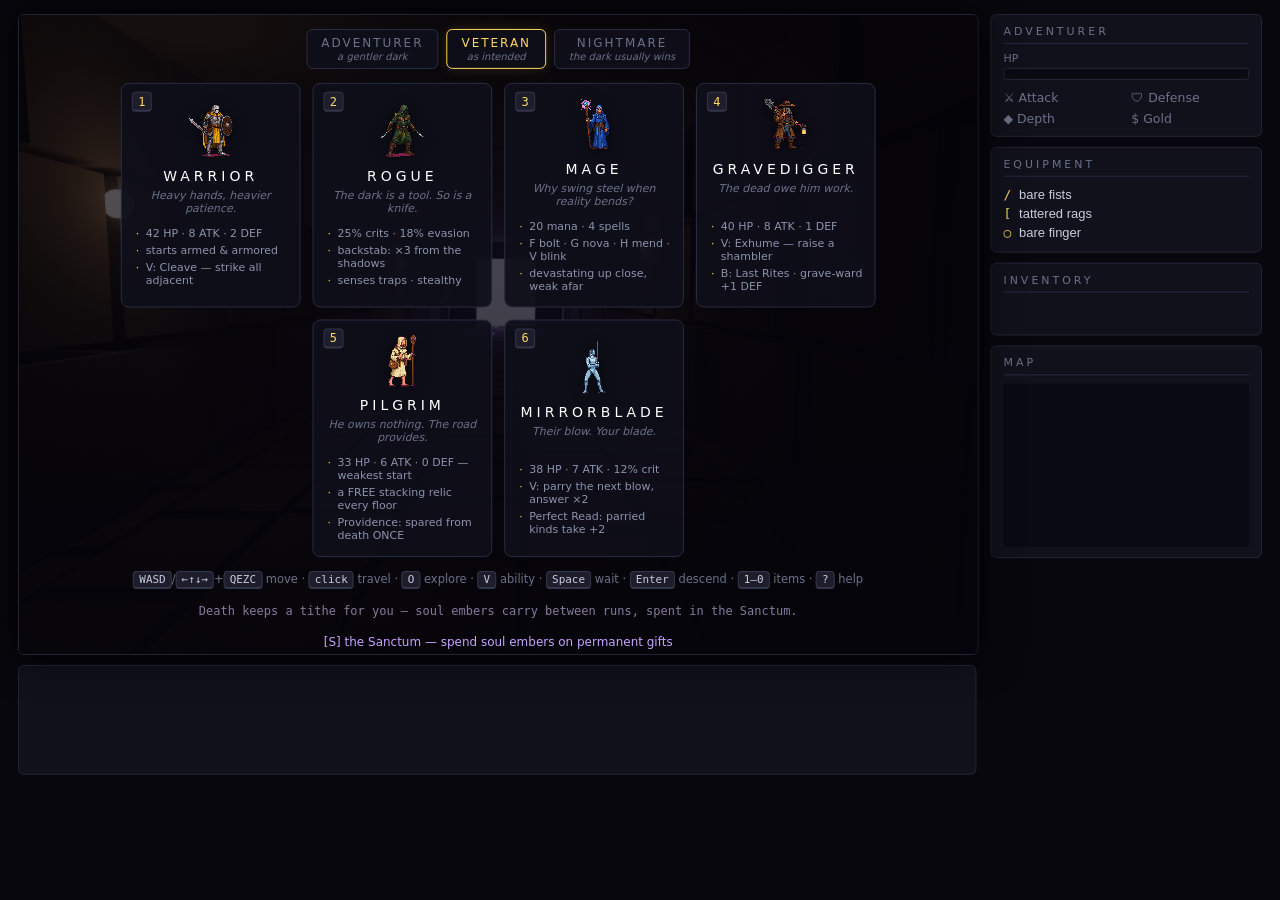
==== commit 36e46481: "THE DAILY BOARD: one browser, one attempt, one line of glory The daily challenge posts to a public a" ====
--- a/web/index.html
+++ b/web/index.html
@@ -112,6 +112,7 @@
           <p id="bestiary-line">[V] the Bestiary — what the dark has shown you</p>
           <p id="torch-line" class="hidden ember-hint"></p>
           <p id="daily-line">[D] daily challenge — one seeded dungeon, same for everyone today</p>
+          <p id="board-line" class="hidden ember-hint"></p>
           <p id="best-line"></p>
           <p id="conduct-line" class="hidden ember-hint"></p>
           <p id="record-line" class="hidden ember-hint"></p>
@@ -135,6 +136,15 @@
         <p class="press" id="cut-hint">— press any key —</p>
       </div>
 
+      <div id="initials-screen" class="overlay hidden">
+        <h1 class="gold" style="font-size:22px;letter-spacing:5px">THE BOARD ASKS YOUR NAME</h1>
+        <p class="tagline">Three letters, arcade rules. Your daily run goes up for everyone to chase.</p>
+        <div style="display:flex;gap:10px;justify-content:center;align-items:center">
+          <input id="initials-input" maxlength="3" autocomplete="off" spellcheck="false"
+                 style="width:110px;text-align:center;font:700 28px Consolas,monospace;letter-spacing:8px;text-transform:uppercase;background:rgba(15,15,26,.92);color:#ffd75e;border:1px solid #2c2c44;border-radius:6px;padding:8px 4px">
+          <button id="initials-submit" class="boon-card" style="width:auto;padding:12px 22px">CARVE IT</button>
+        </div>
+      </div>
       <div id="boon-screen" class="overlay hidden">
         <h1 class="gold" style="font-size:24px;letter-spacing:6px">THE DARK OFFERS GIFTS</h1>
         <p class="tagline">Choose one. It will not offer twice.</p>
